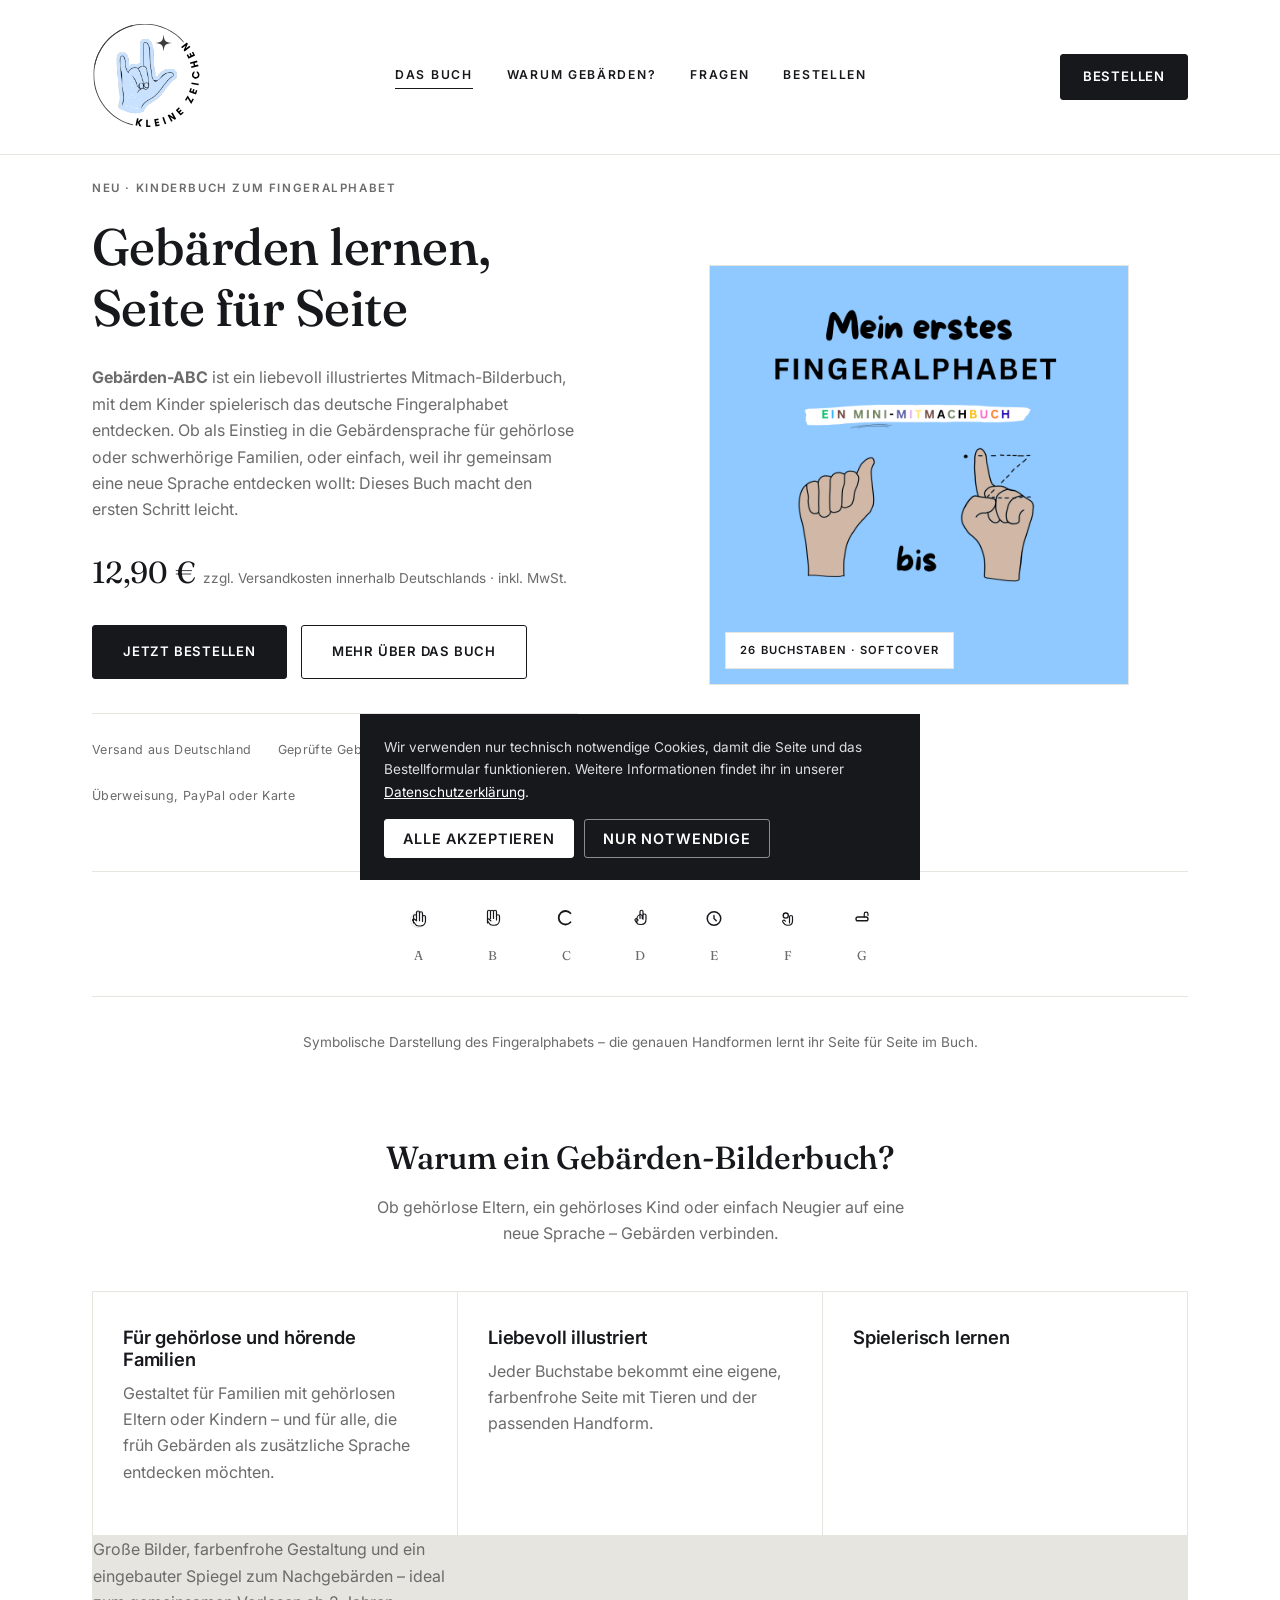
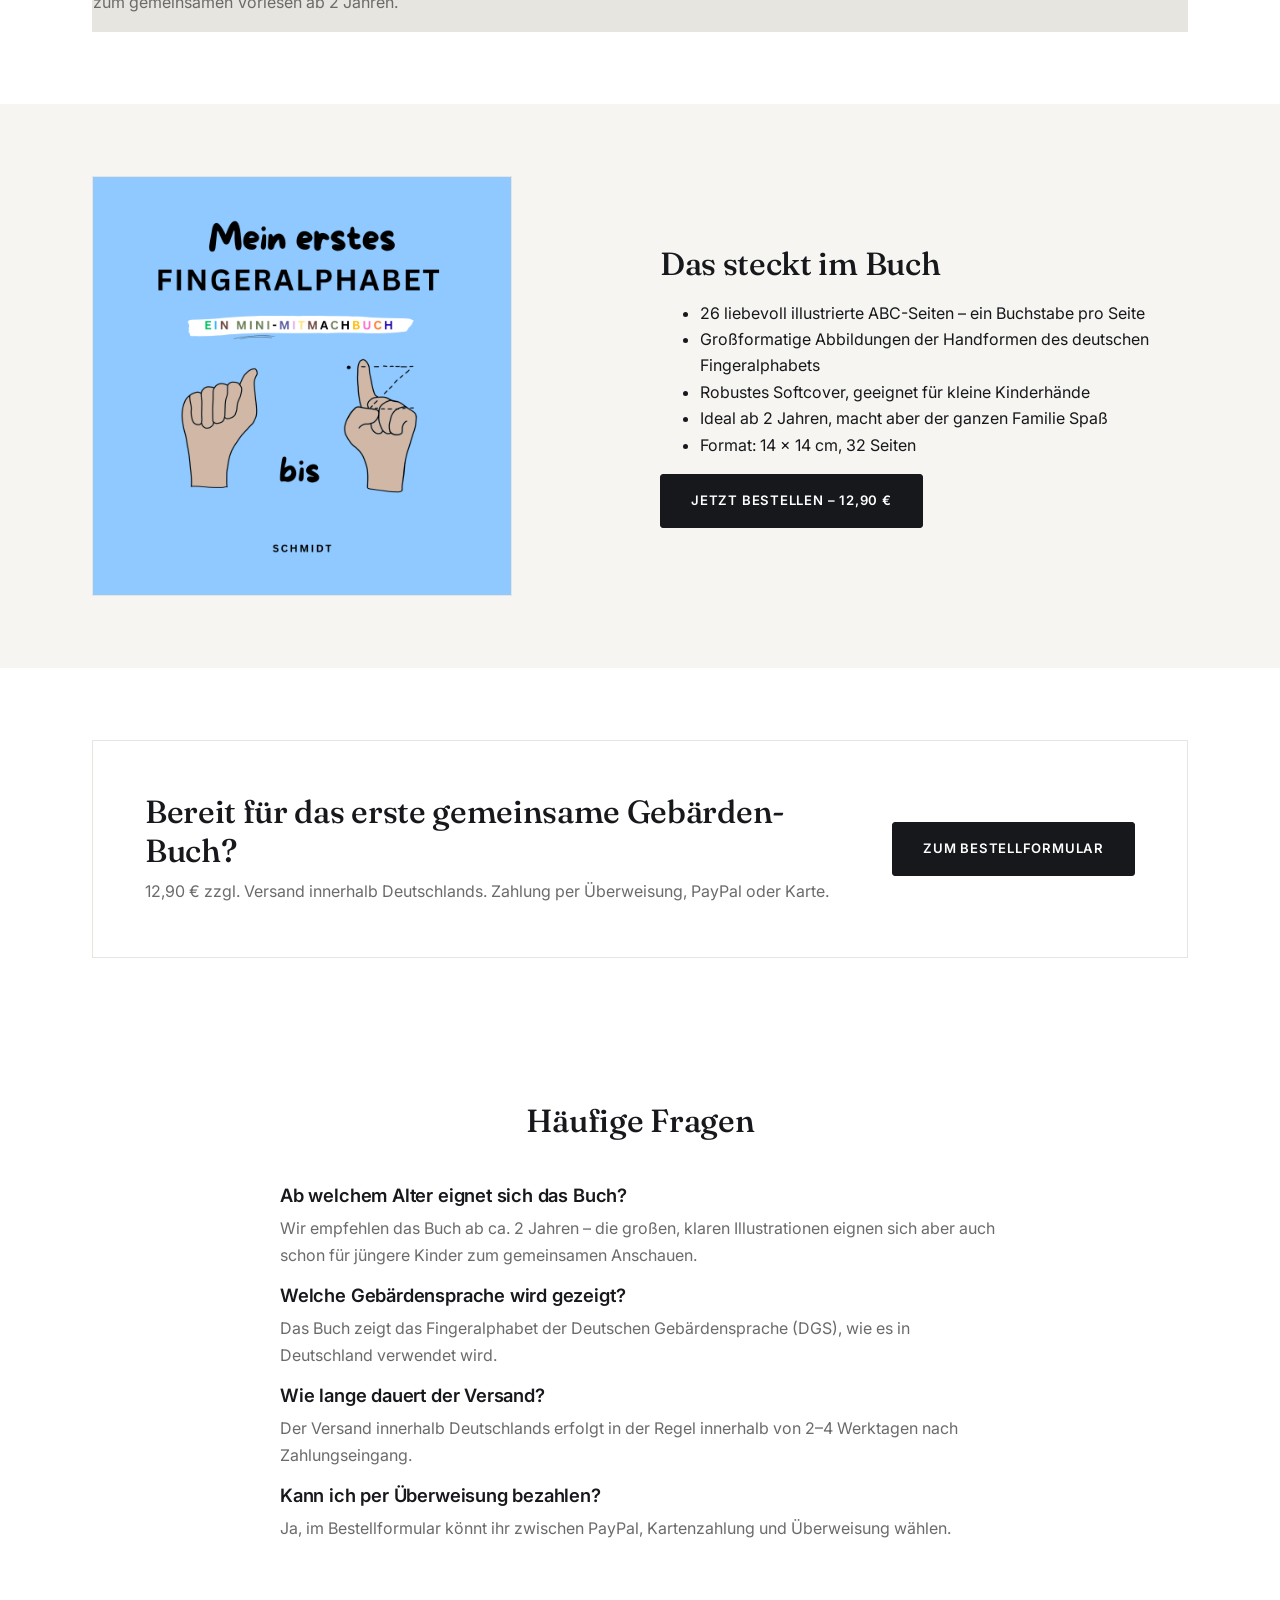
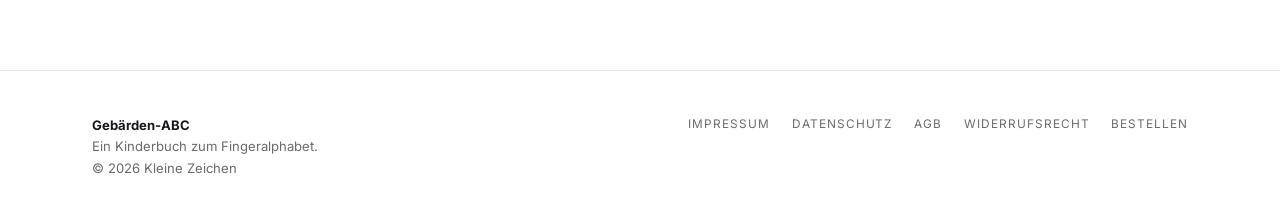
==== index.html @ a2dac62c "Add files via upload" ====
<!DOCTYPE html>
<html lang="de">
<head>
<meta charset="UTF-8">
<meta name="viewport" content="width=device-width, initial-scale=1.0">
<title>Gebärden-ABC – Das Mitmach-Bilderbuch zum Fingeralphabet | 12,90 €</title>
<meta name="description" content="Gebärden-ABC ist ein liebevoll gestaltetes Kinderbuch, mit dem Kinder und Eltern spielerisch das Fingeralphabet lernen. Jetzt für 12,90 € zzgl. Versand bestellen.">
<link rel="stylesheet" href="css/style.css">
</head>
<body>

<header class="site-header">
  <div class="container">
    <a href="index.html" class="logo"><img src="images/logo.svg" alt="Gebärden-ABC"></a>
    <nav class="main-nav" aria-label="Hauptnavigation">
      <a href="#buch" class="active">Das Buch</a>
      <a href="#warum">Warum Gebärden?</a>
      <a href="#faq">Fragen</a>
      <a href="bestellung.html">Bestellen</a>
    </nav>
    <a href="bestellung.html" class="btn btn-primary header-cta" style="padding:11px 22px;">Bestellen</a>
  </div>
</header>

<main>

  <!-- HERO -->
  <section class="hero" id="buch">
    <div class="container">
      <div class="hero-copy">
        <span class="eyebrow">Neu · Kinderbuch zum Fingeralphabet</span>
        <h1>Gebärden lernen, Seite für Seite</h1>
        <p>
          <strong>Gebärden-ABC</strong> ist ein liebevoll illustriertes Mitmach-Bilderbuch, mit dem Kinder
          spielerisch das deutsche Fingeralphabet entdecken. Ob als Einstieg in die Gebärdensprache für
          gehörlose oder schwerhörige Familien, oder einfach, weil ihr gemeinsam eine neue Sprache
          entdecken wollt: Dieses Buch macht den ersten Schritt leicht.
        </p>

        <div class="hero-price">
          12,90&nbsp;€
          <small>zzgl. Versandkosten innerhalb Deutschlands · inkl. MwSt.</small>
        </div>

        <div class="hero-cta-row">
          <a href="bestellung.html" class="btn btn-primary">Jetzt bestellen</a>
          <a href="#warum" class="btn btn-secondary">Mehr über das Buch</a>
        </div>

        <div class="trust-row">
          <span>Versand aus Deutschland</span>
          <span>Geprüfte Gebärden-Illustrationen</span>
          <span>Überweisung, PayPal oder Karte</span>
        </div>
      </div>

      <div class="book-frame">
        <span class="badge">26 Buchstaben · Softcover</span>
        <img src="images/Kinderbuch.png" alt="Titelbild des Kinderbuchs Gebärden-ABC">
      </div>
    </div>
  </section>

  <!-- Deko-Fingeralphabet-Streifen (Signature Element) -->
  <div class="container">
    <div class="finger-strip" role="img" aria-label="Dekoratives Fingeralphabet-Band mit den Buchstaben A bis G">
      <!-- Hinweis: rein dekorative, vereinfachte Handsymbole – keine linguistisch geprüfte
           Referenz für die tatsächlichen Handformen. Die korrekten Gebärden zeigt das Buch selbst. -->
      <figure>
        <svg viewBox="0 0 40 40"><circle cx="20" cy="24" r="10" fill="#F0725A" opacity="0.15"/><path d="M14 28v-9a2 2 0 0 1 4 0v6M18 25v-11a2 2 0 0 1 4 0v11M22 25v-10a2 2 0 0 1 4 0v10M26 26v-6a2 2 0 0 1 4 0v5c0 4-3 7-7 7h-2c-2 0-4-1-5-3l-3-4a1.6 1.6 0 0 1 2.4-2l2.6 2" fill="none" stroke="#E85D4E" stroke-width="1.6" stroke-linecap="round" stroke-linejoin="round"/></svg>
        <figcaption>A</figcaption>
      </figure>
      <figure>
        <svg viewBox="0 0 40 40"><path d="M14 28V13a2 2 0 0 1 4 0v9M18 22v-9a2 2 0 0 1 4 0v9M22 22v-9a2 2 0 0 1 4 0v9M26 24v-5a2 2 0 0 1 4 0v5c0 4-3 7-7 7h-2c-2 0-4-1-5-3l-2-3a1.6 1.6 0 0 1 2.4-2l2 2" fill="none" stroke="#2A9D8F" stroke-width="1.6" stroke-linecap="round" stroke-linejoin="round"/></svg>
        <figcaption>B</figcaption>
      </figure>
      <figure>
        <svg viewBox="0 0 40 40"><path d="M26 15a9 9 0 1 0 0 12" fill="none" stroke="#FFC145" stroke-width="2.4" stroke-linecap="round"/></svg>
        <figcaption>C</figcaption>
      </figure>
      <figure>
        <svg viewBox="0 0 40 40"><path d="M16 28v-6a5 5 0 0 1 5-5h0a2 2 0 0 1 2 2v3M20 22v-9a2 2 0 0 1 4 0v9M24 23v-5a2 2 0 0 1 4 0v5c0 4-2.5 7-6.5 7h-1.5c-2 0-4-1-5-3l-1.5-2.5a1.6 1.6 0 0 1 2.4-2l1.6 1.7" fill="none" stroke="#1F2B4D" stroke-width="1.6" stroke-linecap="round" stroke-linejoin="round"/></svg>
        <figcaption>D</figcaption>
      </figure>
      <figure>
        <svg viewBox="0 0 40 40"><circle cx="20" cy="22" r="9" fill="none" stroke="#E85D4E" stroke-width="2"/><path d="M20 18v4l3 3" stroke="#E85D4E" stroke-width="1.8" stroke-linecap="round"/></svg>
        <figcaption>E</figcaption>
      </figure>
      <figure>
        <svg viewBox="0 0 40 40"><circle cx="17" cy="18" r="3.4" fill="none" stroke="#2A9D8F" stroke-width="1.8"/><path d="M22 28v-8a2 2 0 0 1 4 0v5c0 4-2.5 6-5.5 6h-1.5c-2 0-3.5-1-4.5-2.5l-1.5-2.2a1.5 1.5 0 0 1 2.2-1.9l1.3 1.1" fill="none" stroke="#2A9D8F" stroke-width="1.6" stroke-linecap="round" stroke-linejoin="round"/></svg>
        <figcaption>F</figcaption>
      </figure>
      <figure>
        <svg viewBox="0 0 40 40"><rect x="12" y="20" width="16" height="5" rx="2.5" fill="none" stroke="#FFC145" stroke-width="1.8"/><path d="M23 20v-4a2.5 2.5 0 0 1 5 0v2" fill="none" stroke="#FFC145" stroke-width="1.6" stroke-linecap="round"/></svg>
        <figcaption>G</figcaption>
      </figure>
    </div>
    <p style="text-align:center;color:var(--color-ink-soft);font-size:0.85rem;margin-top:-30px;">
      Symbolische Darstellung des Fingeralphabets – die genauen Handformen lernt ihr Seite für Seite im Buch.
    </p>
  </div>

  <!-- WARUM -->
  <section class="section" id="warum">
    <div class="container">
      <div class="section-head">
        <h2>Warum ein Gebärden-Bilderbuch?</h2>
        <p>Ob gehörlose Eltern, ein gehörloses Kind oder einfach Neugier auf eine neue Sprache – Gebärden verbinden.</p>
      </div>
      <div class="card-grid">
        <div class="card">
          <h3>Für gehörlose und hörende Familien</h3>
          <p>Gestaltet für Familien mit gehörlosen Eltern oder Kindern – und für alle, die früh Gebärden als zusätzliche Sprache entdecken möchten.</p>
        </div>
        <div class="card">
          <h3>Liebevoll illustriert</h3>
          <p>Jeder Buchstabe bekommt eine eigene, farbenfrohe Seite mit Tieren und der passenden Handform.</p>
        </div>
        <div class="card">
          <h3>Spielerisch lernen</h3>
        </div>
          <p>Große Bilder, farbenfrohe Gestaltung und ein eingebauter Spiegel zum Nachgebärden – ideal zum gemeinsamen Vorlesen ab 2 Jahren.</p>
      </div>
    </div>
  </section>

  <!-- BUCHDETAILS -->
  <section class="section section-alt">
    <div class="container" style="display:grid;grid-template-columns:1fr 1fr;gap:40px;align-items:center;">
      <div>
        <img src="images/Kinderbuch.png" alt="Innenseite des Buchs Gebärden-ABC (Platzhalter)" class="img-square">
      </div>
      <div>
        <h2>Das steckt im Buch</h2>
        <ul>
          <li>26 liebevoll illustrierte ABC-Seiten – ein Buchstabe pro Seite</li>
          <li>Großformatige Abbildungen der Handformen des deutschen Fingeralphabets</li>
          <li>Robustes Softcover, geeignet für kleine Kinderhände</li>
          <li>Ideal ab 2 Jahren, macht aber der ganzen Familie Spaß</li>
          <li>Format: 14 × 14 cm, 32 Seiten</li>
        </ul>
        <a href="bestellung.html" class="btn btn-primary">Jetzt bestellen – 12,90&nbsp;€</a>
      </div>
    </div>
  </section>

  <!-- BESTELLBOX -->
  <section class="section">
    <div class="container">
      <div class="order-box">
        <div>
          <h2>Bereit für das erste gemeinsame Gebärden-Buch?</h2>
          <p style="margin-bottom:0;">12,90&nbsp;€ zzgl. Versand innerhalb Deutschlands. Zahlung per Überweisung, PayPal oder Karte.</p>
        </div>
        <a href="bestellung.html" class="btn btn-primary">Zum Bestellformular</a>
      </div>
    </div>
  </section>

  <!-- FAQ -->
  <section class="section" id="faq">
    <div class="container">
      <div class="section-head">
        <h2>Häufige Fragen</h2>
      </div>
      <div style="max-width:720px;margin:0 auto;">
        <h3>Ab welchem Alter eignet sich das Buch?</h3>
        <p>Wir empfehlen das Buch ab ca. 2 Jahren – die großen, klaren Illustrationen eignen sich aber auch schon für jüngere Kinder zum gemeinsamen Anschauen.</p>
        <h3>Welche Gebärdensprache wird gezeigt?</h3>
        <p>Das Buch zeigt das Fingeralphabet der Deutschen Gebärdensprache (DGS), wie es in Deutschland verwendet wird.</p>
        <h3>Wie lange dauert der Versand?</h3>
        <p>Der Versand innerhalb Deutschlands erfolgt in der Regel innerhalb von 2–4 Werktagen nach Zahlungseingang.</p>
        <h3>Kann ich per Überweisung bezahlen?</h3>
        <p>Ja, im Bestellformular könnt ihr zwischen PayPal, Kartenzahlung und Überweisung wählen.</p>
      </div>
    </div>
  </section>

</main>

<footer class="site-footer">
  <div class="container footer-grid">
    <div>
      <strong style="color:var(--color-ink);">Gebärden-ABC</strong><br>
      Ein Kinderbuch zum Fingeralphabet.<br>
      © <span id="year"></span> Kleine Zeichen
    </div>
    <div class="footer-links">
      <a href="impressum.html">Impressum</a>
      <a href="datenschutz.html">Datenschutz</a>
      <a href="agb.html">AGB</a>
      <a href="widerruf.html">Widerrufsrecht</a>
      <a href="bestellung.html">Bestellen</a>
    </div>
  </div>
</footer>

<div id="cookie-banner" role="dialog" aria-label="Cookie-Hinweis" aria-live="polite">
  <p>
    Wir verwenden nur technisch notwendige Cookies, damit die Seite und das Bestellformular funktionieren.
    Weitere Informationen findet ihr in unserer <a href="datenschutz.html" style="color:#fff;text-decoration:underline;">Datenschutzerklärung</a>.
  </p>
  <div class="cookie-actions">
    <button type="button" id="cookie-accept-all" class="btn btn-primary" style="padding:10px 18px;font-size:0.9rem;">Alle akzeptieren</button>
    <button type="button" id="cookie-essential-only" class="btn btn-secondary" style="padding:10px 18px;font-size:0.9rem;">Nur notwendige</button>
  </div>
</div>

<script>document.getElementById('year').textContent = new Date().getFullYear();</script>
<script src="js/cookie-consent.js"></script>
</body>
</html>
---- css/style.css ----
/* =========================================================
   Gebärden-ABC – zentrales Stylesheet (v2 – modern & reduziert)
   Inspiriert vom ruhigen, minimalistischen Aufbau moderner
   D2C-Shopseiten: viel Weißraum, dünne Versal-Navigation,
   flache Buttons, zurückhaltende Farbpalette.
   ========================================================= */

@import url('https://fonts.googleapis.com/css2?family=Fraunces:opsz,wght@9..144,400;9..144,500;9..144,600&family=Inter:wght@400;500;600;700&display=swap');

:root {
  /* Farben – bewusst reduziert */
  --color-bg: #FFFFFF;
  --color-bg-soft: #F6F5F1;   /* dezenter Wechsel-Hintergrund */
  --color-ink: #17181C;       /* fast Schwarz, Haupttext */
  --color-ink-soft: #6B6B6B;  /* sekundärer Text */
  --color-line: #E7E5DF;      /* Haarlinien / Rahmen */
  --color-accent: #38467C;    /* gedecktes Indigo – einzige Akzentfarbe */
  --color-accent-dark: #262F57;
  --color-highlight: #E9B84B; /* warmes Gelb, nur sehr sparsam */
  --color-white: #FFFFFF;
  --color-error: #B3261E;
  --color-success: #2F5D50;

  --font-display: 'Fraunces', Georgia, serif;
  --font-body: 'Inter', system-ui, -apple-system, sans-serif;

  --radius-s: 3px;
  --radius-m: 6px;
  --max-width: 1160px;
}

* { box-sizing: border-box; }
html { scroll-behavior: smooth; }

body {
  margin: 0;
  font-family: var(--font-body);
  background: var(--color-bg);
  color: var(--color-ink);
  line-height: 1.65;
  -webkit-font-smoothing: antialiased;
  font-size: 16px;
}

img { max-width: 100%; display: block; }
a { color: var(--color-accent); }

h1, h2, h3, h4 {
  font-family: var(--font-display);
  font-weight: 500;
  color: var(--color-ink);
  line-height: 1.2;
  margin: 0 0 0.5em;
  letter-spacing: -0.01em;
}

h1 { font-size: clamp(2.1rem, 4vw, 3.2rem); font-weight: 500; }
h2 { font-size: clamp(1.5rem, 2.6vw, 2rem); }
h3 { font-size: 1.15rem; font-family: var(--font-body); font-weight: 600; }

p { margin: 0 0 1em; color: var(--color-ink-soft); }

.container {
  max-width: var(--max-width);
  margin: 0 auto;
  padding: 0 32px;
}

.eyebrow {
  display: inline-block;
  font-family: var(--font-body);
  font-size: 0.72rem;
  font-weight: 600;
  letter-spacing: 0.14em;
  text-transform: uppercase;
  color: var(--color-ink-soft);
  margin-bottom: 18px;
}

.visually-hidden {
  position: absolute; width: 1px; height: 1px;
  overflow: hidden; clip: rect(0 0 0 0); white-space: nowrap;
}

a:focus-visible, button:focus-visible, input:focus-visible,
select:focus-visible, textarea:focus-visible {
  outline: 2px solid var(--color-accent);
  outline-offset: 2px;
}

/* ---------- Header ---------- */
.site-header {
  background: var(--color-bg);
  border-bottom: 1px solid var(--color-line);
  position: sticky;
  top: 0;
  z-index: 40;
}

.site-header .container {
  display: flex;
  align-items: center;
  justify-content: space-between;
  padding-top: 22px;
  padding-bottom: 22px;
  gap: 20px;
}

.logo {
  display: flex;
  align-items: center;
  gap: 10px;
  font-family: var(--font-display);
  font-weight: 500;
  font-size: 1.15rem;
  text-decoration: none;
  color: var(--color-ink);
  letter-spacing: 0.01em;
}

.logo svg { width: 24px; height: 24px; flex-shrink: 0; }
.logo img { height: 110px; width: auto; display: block; }

.main-nav { display: flex; gap: 34px; flex-wrap: wrap; }

.main-nav a {
  color: var(--color-ink);
  text-decoration: none;
  font-weight: 600;
  font-size: 0.76rem;
  letter-spacing: 0.14em;
  text-transform: uppercase;
  padding-bottom: 3px;
  border-bottom: 1px solid transparent;
}

.main-nav a:hover, .main-nav a.active { border-bottom-color: var(--color-ink); }

.header-cta { flex-shrink: 0; }

/* ---------- Buttons ---------- */
.btn {
  display: inline-flex;
  align-items: center;
  justify-content: center;
  gap: 8px;
  font-family: var(--font-body);
  font-weight: 600;
  font-size: 0.82rem;
  letter-spacing: 0.06em;
  text-transform: uppercase;
  padding: 15px 30px;
  border-radius: var(--radius-s);
  border: 1px solid var(--color-ink);
  cursor: pointer;
  text-decoration: none;
  transition: background .15s ease, color .15s ease, border-color .15s ease;
}

.btn-primary { background: var(--color-ink); color: var(--color-white); }
.btn-primary:hover { background: var(--color-accent); border-color: var(--color-accent); }

.btn-secondary { background: transparent; color: var(--color-ink); }
.btn-secondary:hover { background: var(--color-ink); color: var(--color-white); }

.btn-block { width: 100%; }
.btn[disabled] { opacity: .5; cursor: not-allowed; }

/* ---------- Hero ---------- */
.hero { padding: 18px 0 56px; }

.hero .container {
  display: grid;
  grid-template-columns: 0.95fr 1.05fr;
  gap: 72px;
  align-items: center;
}

.hero-price {
  font-family: var(--font-display);
  font-size: 1.9rem;
  color: var(--color-ink);
  margin: 24px 0 6px;
}

.hero-price small {
  font-family: var(--font-body);
  font-size: 0.85rem;
  color: var(--color-ink-soft);
  font-weight: 400;
  text-transform: none;
  letter-spacing: 0;
}

.hero-cta-row { display: flex; gap: 14px; flex-wrap: wrap; margin-top: 28px; }

.trust-row {
  display: flex;
  gap: 26px;
  flex-wrap: wrap;
  margin-top: 34px;
  padding-top: 26px;
  border-top: 1px solid var(--color-line);
  font-size: 0.78rem;
  letter-spacing: 0.03em;
  color: var(--color-ink-soft);
}
.trust-row span { display: flex; align-items: center; gap: 7px; }

.book-frame { position: relative; max-width: 420px; margin: -30px auto 0; }
.book-frame img {
  width: 100%;
  aspect-ratio: 1/1;
  object-fit: cover;
  background: var(--color-bg-soft);
  border: 1px solid var(--color-line);
}
.book-frame .badge {
  position: absolute;
  bottom: 16px; left: 16px;
  background: var(--color-white);
  color: var(--color-ink);
  font-size: 0.7rem;
  letter-spacing: 0.1em;
  text-transform: uppercase;
  font-weight: 600;
  padding: 8px 14px;
  border: 1px solid var(--color-line);
}

.img-square {
  width: 100%;
  max-width: 420px;
  aspect-ratio: 1/1;
  object-fit: cover;
  border: 1px solid var(--color-line);
}

/* ---------- Signature Element: dezenter Fingeralphabet-Streifen ---------- */
.finger-strip {
  display: flex;
  justify-content: center;
  gap: 40px;
  flex-wrap: wrap;
  padding: 30px 0;
  border-top: 1px solid var(--color-line);
  border-bottom: 1px solid var(--color-line);
  margin: 8px 0 64px;
}
.finger-strip figure { margin: 0; text-align: center; width: 34px; }
.finger-strip svg { width: 30px; height: 30px; }
.finger-strip svg * { stroke: var(--color-ink) !important; fill: none !important; }
.finger-strip figcaption {
  font-family: var(--font-display);
  font-size: 0.8rem;
  color: var(--color-ink-soft);
  margin-top: 6px;
}
.finger-strip-caption {
  text-align: center; color: var(--color-ink-soft);
  font-size: 0.78rem; letter-spacing: 0.04em;
  margin-top: -48px;
}

/* ---------- Sections ---------- */
.section { padding: 72px 0; }
.section-alt { background: var(--color-bg-soft); }
.section-head { max-width: 560px; margin: 0 auto 44px; text-align: center; }
.section-head .eyebrow { display: block; }

.card-grid { display: grid; grid-template-columns: repeat(3, 1fr); gap: 1px; background: var(--color-line); border: 1px solid var(--color-line); }
.card { background: var(--color-white); padding: 34px 30px; }
.card h3 { margin-bottom: 10px; }
.card .icon { font-size: 1.4rem; margin-bottom: 16px; display:block; }

/* ---------- Order box ---------- */
.order-box {
  border: 1px solid var(--color-line);
  padding: 52px;
  display: grid;
  grid-template-columns: 1fr auto;
  align-items: center;
  gap: 24px;
}
.order-box h2 { margin-bottom: 8px; }

/* ---------- Footer ---------- */
.site-footer {
  border-top: 1px solid var(--color-line);
  padding: 44px 0 32px;
  margin-top: 40px;
  font-size: 0.82rem;
  color: var(--color-ink-soft);
}
.footer-grid { display: flex; justify-content: space-between; gap: 24px; flex-wrap: wrap; }
.footer-links { display: flex; gap: 22px; flex-wrap: wrap; }
.footer-links a {
  color: var(--color-ink-soft); text-decoration: none;
  font-size: 0.74rem; letter-spacing: 0.08em; text-transform: uppercase;
}
.footer-links a:hover { color: var(--color-ink); }

/* ---------- Legal / content pages ---------- */
.legal-page { padding: 60px 0 90px; }
.legal-page .container { max-width: 760px; }
.legal-page h2 { margin-top: 1.8em; font-size: 1.2rem; font-family: var(--font-body); font-weight: 600; }
.legal-page section:first-of-type h2 { margin-top: 0; }

/* ---------- Forms ---------- */
.form-page { padding: 56px 0 90px; }
.form-layout { display: grid; grid-template-columns: 1.4fr 1fr; gap: 48px; align-items: start; }

fieldset { border: none; border-top: 1px solid var(--color-line); padding: 28px 0 4px; margin: 0 0 8px; }
legend {
  font-family: var(--font-body); font-weight: 600; padding: 0;
  font-size: 0.76rem; letter-spacing: 0.12em; text-transform: uppercase; color: var(--color-ink-soft);
  margin-bottom: 12px;
}

.field { margin-bottom: 18px; }
.field label { display: block; font-weight: 600; margin-bottom: 7px; font-size: 0.9rem; color: var(--color-ink); }
.field .hint { font-weight: 400; color: var(--color-ink-soft); font-size: 0.82rem; }

input[type="text"], input[type="email"], input[type="tel"], input[type="number"],
input[type="password"], select, textarea {
  width: 100%;
  padding: 12px 14px;
  border: 1px solid var(--color-line);
  border-radius: var(--radius-s);
  font-family: var(--font-body);
  font-size: 0.95rem;
  background: var(--color-white);
  color: var(--color-ink);
}
input:focus, select:focus, textarea:focus { border-color: var(--color-ink); }
textarea { resize: vertical; min-height: 80px; }

.field-row { display: grid; grid-template-columns: 1fr 1fr; gap: 14px; }
.field-row-3 { display: grid; grid-template-columns: 2fr 1fr 1fr; gap: 14px; }

.checkbox-field, .radio-field { display: flex; align-items: flex-start; gap: 10px; margin-bottom: 14px; }
.checkbox-field input, .radio-field input { margin-top: 4px; }

.payment-option {
  border: 1px solid var(--color-line);
  padding: 16px 18px;
  margin-bottom: 10px;
  display: flex; gap: 12px; align-items: flex-start; cursor: pointer;
}
.payment-option:has(input:checked) { border-color: var(--color-ink); }
.payment-option strong { display: block; font-size: 0.92rem; }
.payment-option .small { font-size: 0.82rem; color: var(--color-ink-soft); }

.summary-card {
  background: var(--color-bg-soft);
  border: 1px solid var(--color-line);
  padding: 28px;
  position: sticky;
  top: 100px;
}
.summary-card h3 { font-family: var(--font-display); font-weight: 500; font-size: 1.2rem; }
.summary-line { display: flex; justify-content: space-between; margin-bottom: 9px; font-size: 0.92rem; }
.summary-total {
  border-top: 1px solid var(--color-line);
  margin-top: 14px; padding-top: 14px;
  font-family: var(--font-display); font-weight: 500; font-size: 1.3rem;
  display: flex; justify-content: space-between; color: var(--color-ink);
}

.error-text { color: var(--color-error); font-size: 0.8rem; margin-top: 5px; display: none; }
.field.has-error input, .field.has-error select, .field.has-error textarea { border-color: var(--color-error); }
.field.has-error .error-text { display: block; }

.form-alert { background: #FBEAE8; border: 1px solid var(--color-error); color: var(--color-error); padding: 14px 16px; border-radius: var(--radius-s); margin-bottom: 24px; display: none; }
.form-success { background: #EAF1EE; border: 1px solid var(--color-success); color: var(--color-success); padding: 14px 16px; border-radius: var(--radius-s); margin-bottom: 24px; }

/* ---------- Cookie banner ---------- */
#cookie-banner {
  position: fixed; left: 20px; right: 20px; bottom: 20px;
  max-width: 560px; margin: 0 auto;
  background: var(--color-ink); color: var(--color-white);
  padding: 22px 24px; z-index: 100; display: none;
}
#cookie-banner.visible { display: block; }
#cookie-banner p { font-size: 0.85rem; margin-bottom: 16px; color: rgba(255,255,255,0.85); }
#cookie-banner .cookie-actions { display: flex; gap: 10px; flex-wrap: wrap; }
#cookie-banner .btn-secondary { color: var(--color-white); border-color: rgba(255,255,255,0.5); }
#cookie-banner .btn-secondary:hover { background: rgba(255,255,255,0.12); color: var(--color-white); }
#cookie-banner .btn-primary { background: var(--color-white); color: var(--color-ink); border-color: var(--color-white); }
#cookie-banner .btn-primary:hover { background: var(--color-highlight); border-color: var(--color-highlight); }

/* ---------- Admin ---------- */
.admin-shell { display: flex; min-height: 100vh; }
.admin-sidebar { width: 220px; background: var(--color-ink); color: var(--color-white); padding: 28px 20px; flex-shrink: 0; display:flex; flex-direction:column; }
.admin-sidebar .logo { color: var(--color-white); margin-bottom: 32px; }
.admin-sidebar nav a {
  display: block; color: rgba(255,255,255,0.75); text-decoration: none;
  padding: 10px 4px; font-weight: 600; font-size: 0.8rem; letter-spacing: 0.06em; text-transform: uppercase;
  border-bottom: 1px solid rgba(255,255,255,0.12);
}
.admin-sidebar nav a.active, .admin-sidebar nav a:hover { color: var(--color-white); }
.admin-main { flex: 1; padding: 40px 48px; background: var(--color-bg-soft); }
.admin-topbar { display:flex; justify-content: space-between; align-items:center; margin-bottom: 28px; flex-wrap: wrap; gap: 14px; }

.stat-row { display: grid; grid-template-columns: repeat(4,1fr); gap: 1px; background: var(--color-line); border: 1px solid var(--color-line); margin-bottom: 32px; }
.stat-card { background: var(--color-white); padding: 20px 22px; }
.stat-card .num { font-family: var(--font-display); font-size: 1.7rem; }
.stat-card .label { color: var(--color-ink-soft); font-size: 0.78rem; letter-spacing: 0.04em; margin-top: 2px; }

table.orders-table { width: 100%; border-collapse: collapse; background: var(--color-white); border: 1px solid var(--color-line); }
table.orders-table th, table.orders-table td { text-align: left; padding: 13px 16px; border-bottom: 1px solid var(--color-line); font-size: 0.88rem; vertical-align: top; }
table.orders-table th { background: var(--color-bg-soft); font-weight: 600; font-size: 0.72rem; letter-spacing: 0.08em; text-transform: uppercase; color: var(--color-ink-soft); }

.status-pill { display: inline-block; padding: 4px 10px; border-radius: 999px; font-size: 0.72rem; font-weight: 600; letter-spacing: 0.03em; }
.status-open { background:#F2E7CE; color:#7A5A17; }
.status-paid { background:#DCE7E2; color:#2F5D50; }
.status-shipped { background:#DCE2F0; color:#2A3E6E; }
.status-cancelled { background:#F3DCDA; color:#8C2E27; }

.admin-login-wrap { min-height: 100vh; display: flex; align-items: center; justify-content: center; background: var(--color-bg); }
.admin-login-card { background: var(--color-white); border: 1px solid var(--color-line); padding: 44px; width: 100%; max-width: 380px; }

/* ---------- Responsive ---------- */
@media (max-width: 900px) {
  .hero .container { grid-template-columns: 1fr; }
  .card-grid { grid-template-columns: 1fr 1fr; }
  .order-box { grid-template-columns: 1fr; text-align: center; }
  .form-layout { grid-template-columns: 1fr; }
  .summary-card { position: static; }
  .admin-shell { flex-direction: column; }
  .admin-sidebar { width: 100%; flex-direction: row; align-items:center; justify-content:space-between; }
  .admin-sidebar nav { display:flex; gap:16px; }
  .admin-sidebar nav a { border-bottom:none; }
  .stat-row { grid-template-columns: 1fr 1fr; }
}
@media (max-width: 600px) {
  .card-grid { grid-template-columns: 1fr; }
  .field-row, .field-row-3 { grid-template-columns: 1fr; }
  .main-nav { display: none; }
  .container { padding: 0 20px; }
}

@media (prefers-reduced-motion: reduce) { html { scroll-behavior: auto; } }
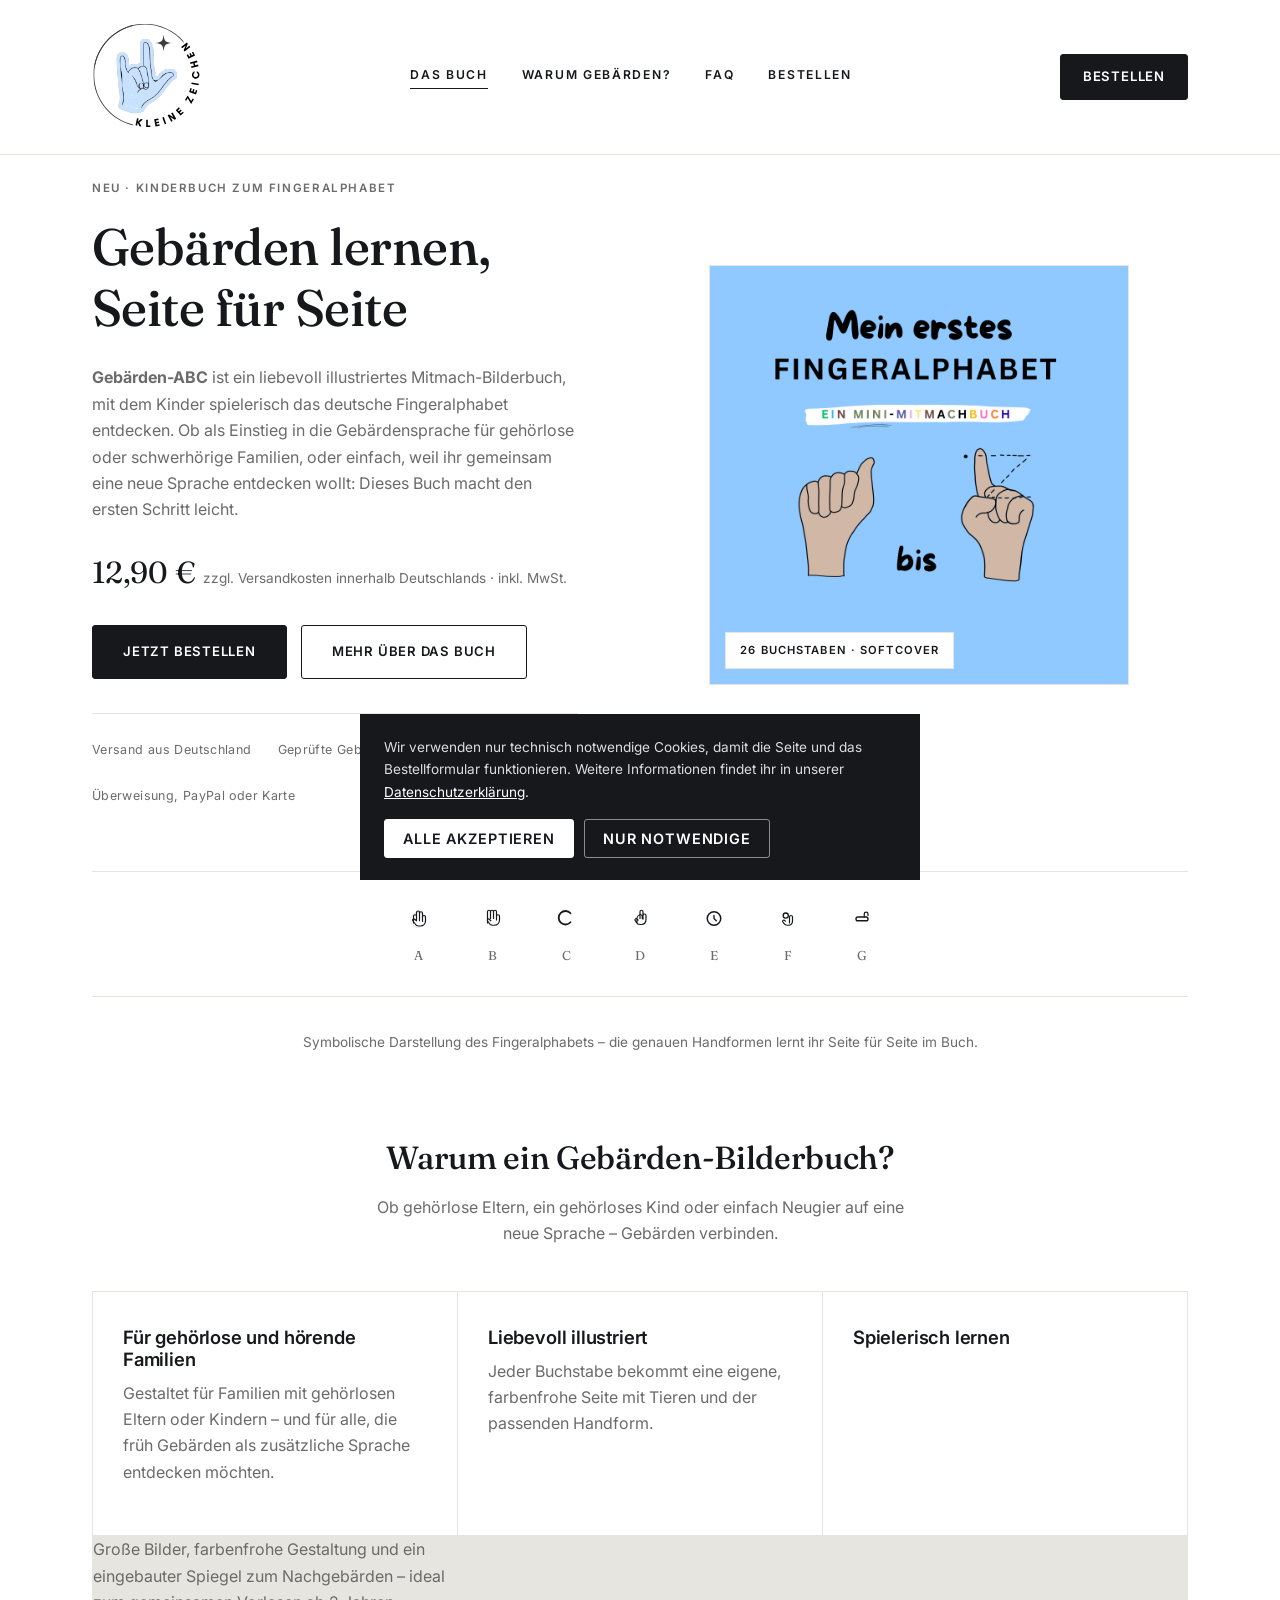
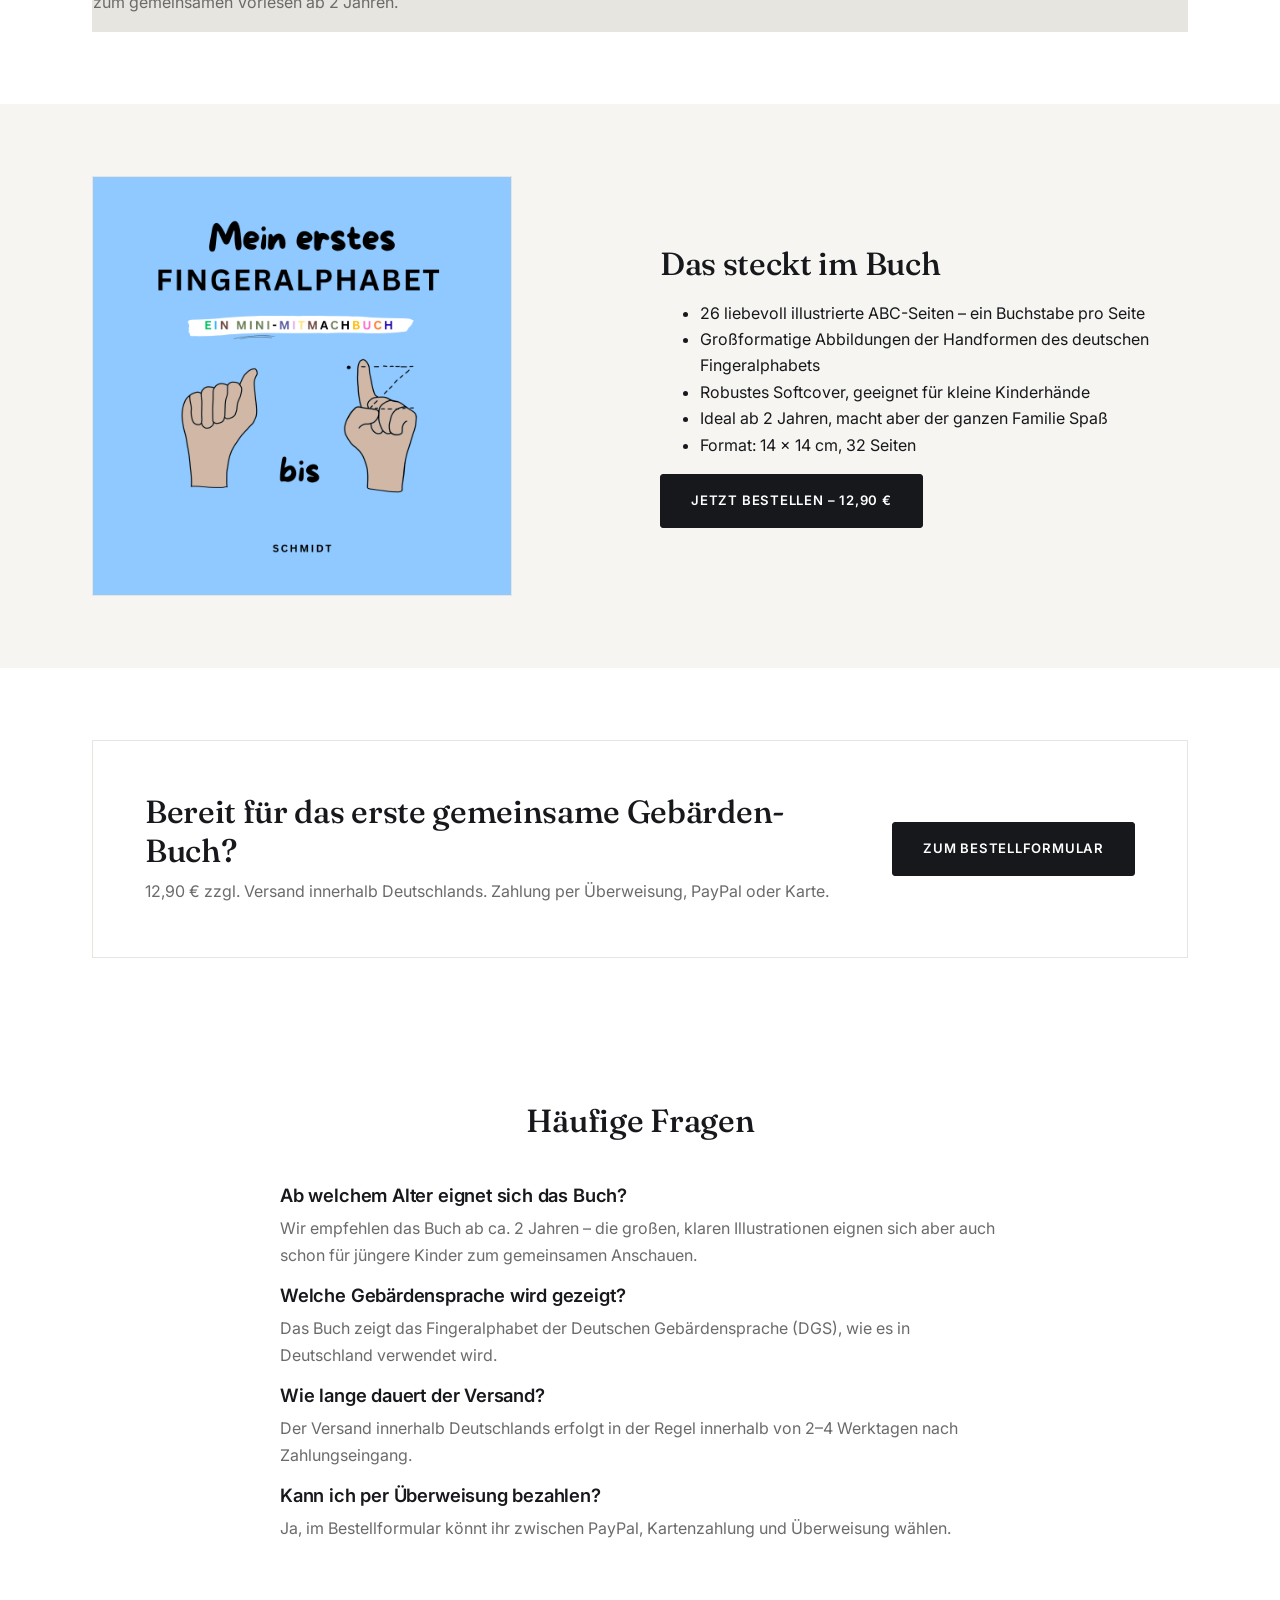
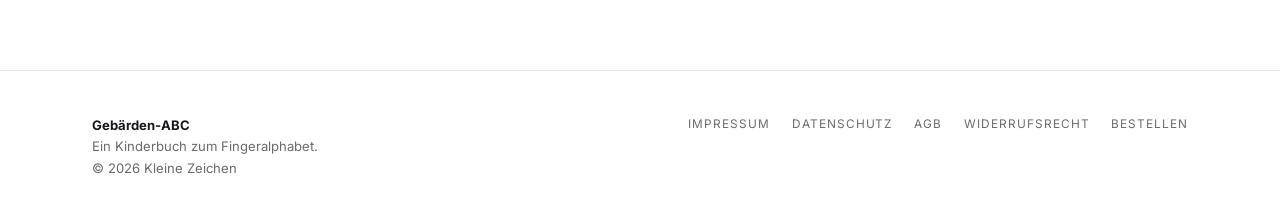
==== commit 8f699586: "Update index.html" ====
--- a/index.html
+++ b/index.html
@@ -15,7 +15,7 @@
     <nav class="main-nav" aria-label="Hauptnavigation">
       <a href="#buch" class="active">Das Buch</a>
       <a href="#warum">Warum Gebärden?</a>
-      <a href="#faq">Fragen</a>
+      <a href="#faq">FAQ</a>
       <a href="bestellung.html">Bestellen</a>
     </nav>
     <a href="bestellung.html" class="btn btn-primary header-cta" style="padding:11px 22px;">Bestellen</a>
